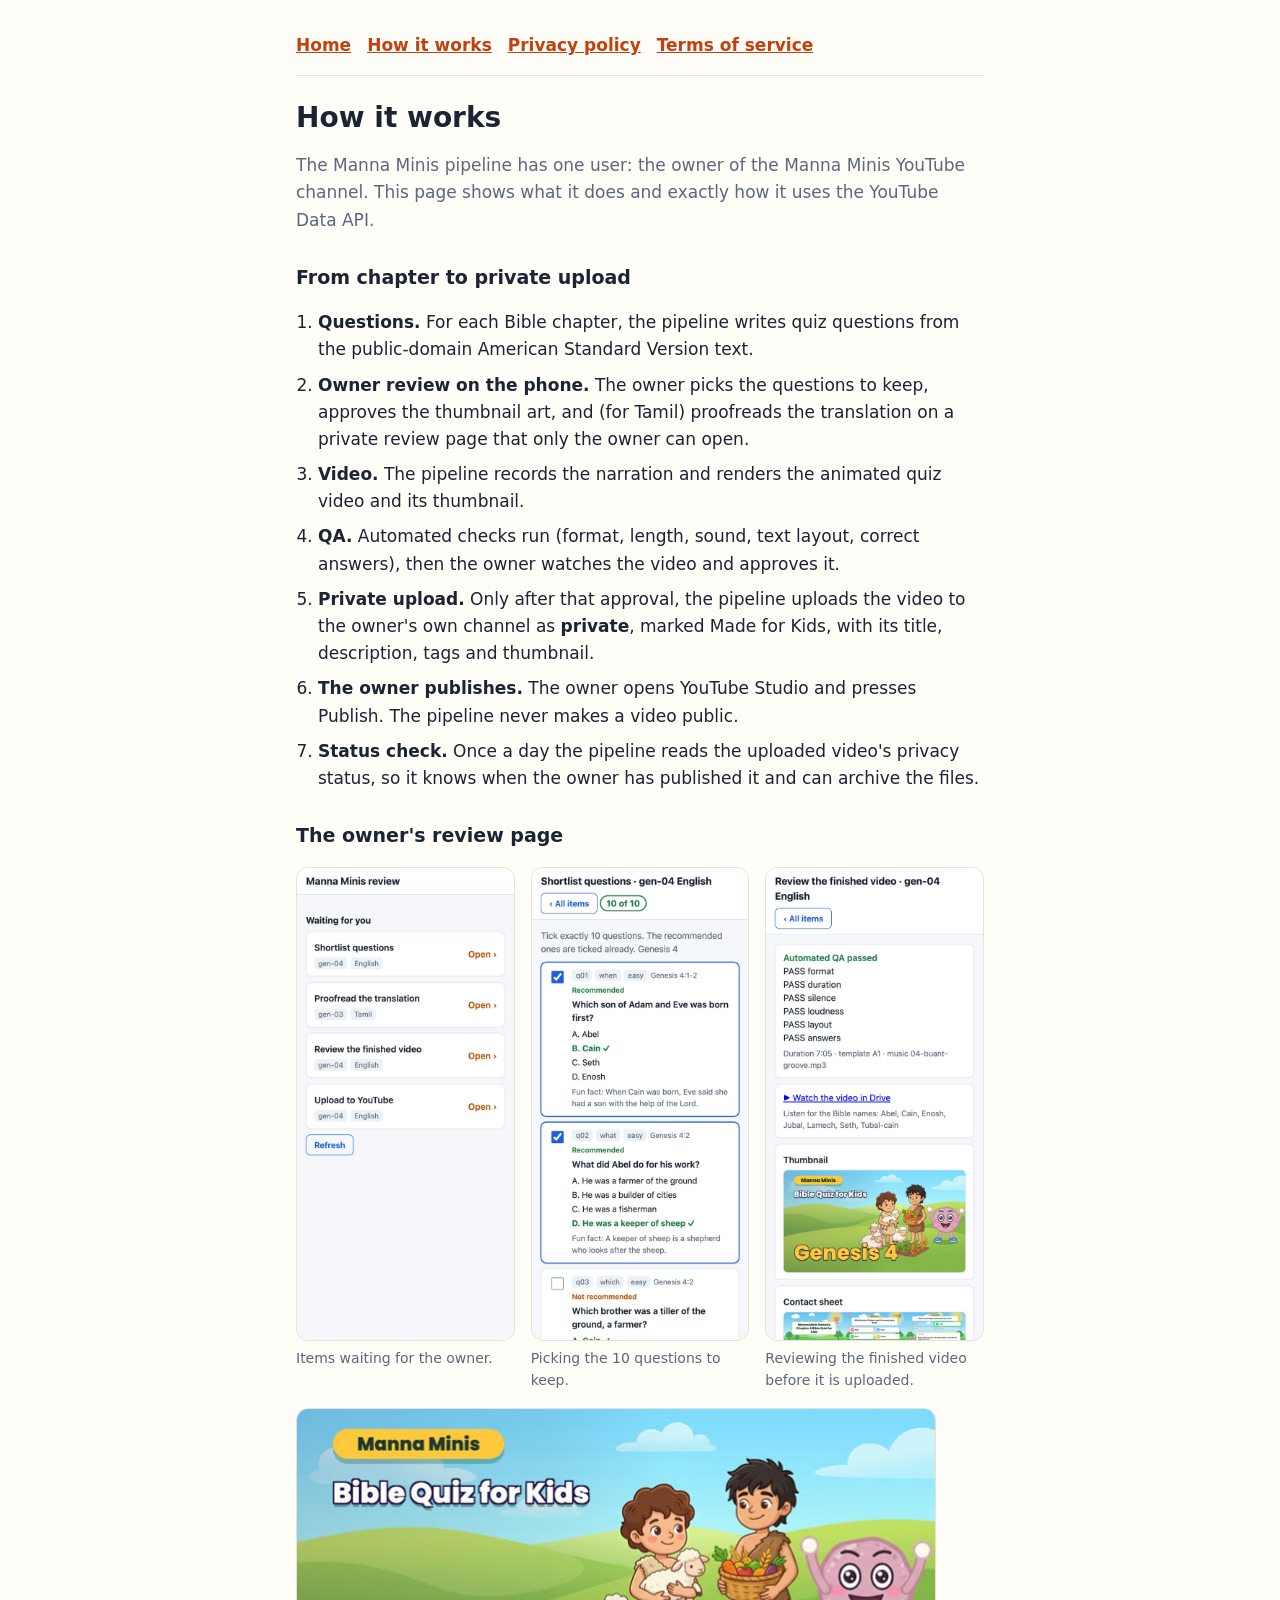
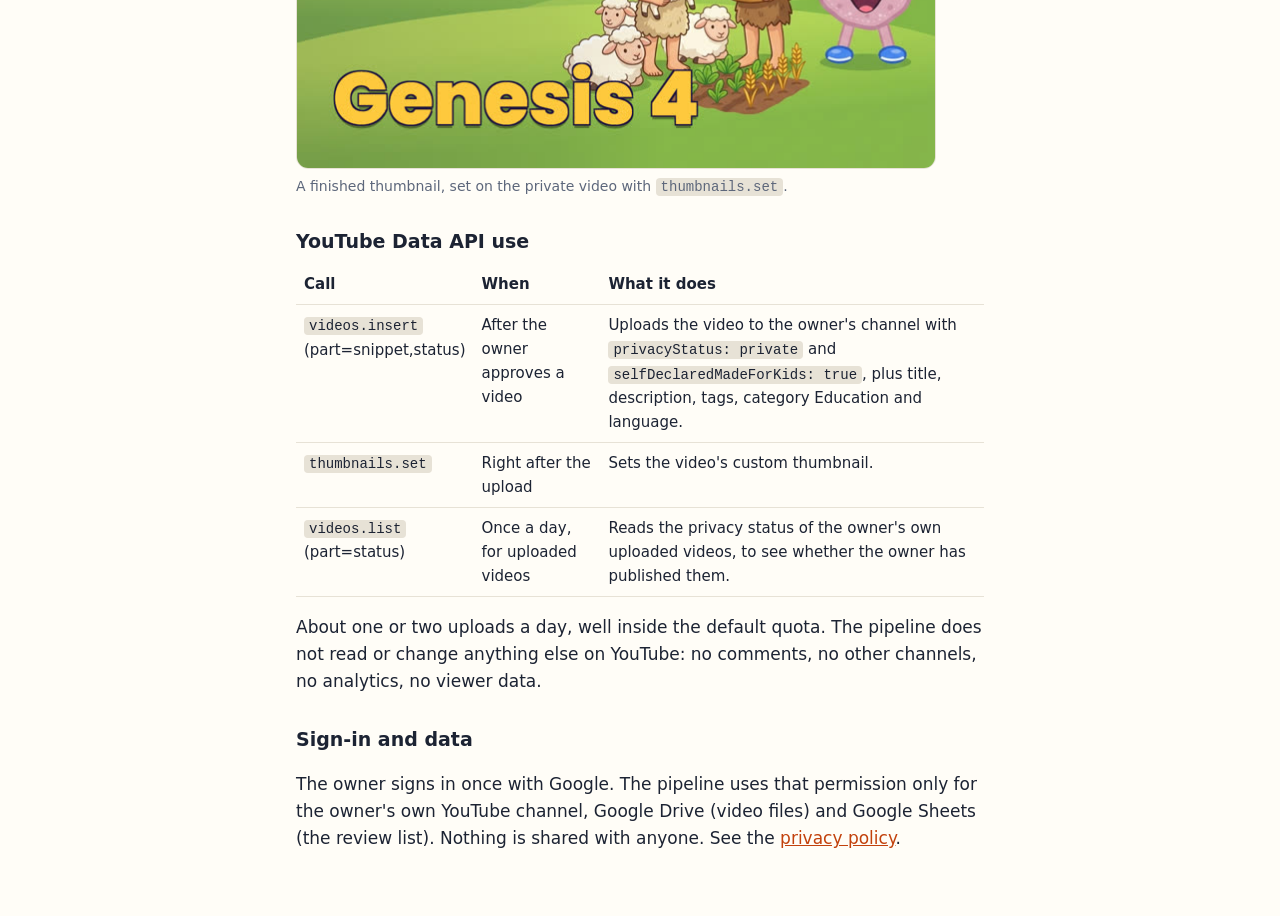
==== how-it-works.html @ 9e9d67fa "Add How it works page with screenshots and YouTube API use Co-Authored-By: Claude Opus 5.5 <noreply@" ====
<!doctype html>
<html lang="en"><head><meta charset="utf-8"><meta name="viewport" content="width=device-width,initial-scale=1"><title>How it works · Manna Minis pipeline</title><link rel="stylesheet" href="style.css"></head><body><main>
<nav><a href="./">Home</a><a href="how-it-works.html">How it works</a><a href="privacy.html">Privacy policy</a><a href="terms.html">Terms of service</a></nav>
<h1>How it works</h1>
<p class="muted">The Manna Minis pipeline has one user: the owner of the Manna Minis YouTube channel. This page shows what it does and exactly how it uses the YouTube Data API.</p>

<h2>From chapter to private upload</h2>
<ol class="steps">
<li><strong>Questions.</strong> For each Bible chapter, the pipeline writes quiz questions from the public-domain American Standard Version text.</li>
<li><strong>Owner review on the phone.</strong> The owner picks the questions to keep, approves the thumbnail art, and (for Tamil) proofreads the translation on a private review page that only the owner can open.</li>
<li><strong>Video.</strong> The pipeline records the narration and renders the animated quiz video and its thumbnail.</li>
<li><strong>QA.</strong> Automated checks run (format, length, sound, text layout, correct answers), then the owner watches the video and approves it.</li>
<li><strong>Private upload.</strong> Only after that approval, the pipeline uploads the video to the owner's own channel as <strong>private</strong>, marked Made for Kids, with its title, description, tags and thumbnail.</li>
<li><strong>The owner publishes.</strong> The owner opens YouTube Studio and presses Publish. The pipeline never makes a video public.</li>
<li><strong>Status check.</strong> Once a day the pipeline reads the uploaded video's privacy status, so it knows when the owner has published it and can archive the files.</li>
</ol>

<h2>The owner's review page</h2>
<div class="shots">
<figure><img src="img/review-list.jpg" alt="Review page listing items waiting for the owner: shortlist, proofreading, finished video review, upload" loading="lazy"><figcaption>Items waiting for the owner.</figcaption></figure>
<figure><img src="img/review-shortlist.jpg" alt="Shortlist screen with quiz questions, options and tick boxes" loading="lazy"><figcaption>Picking the 10 questions to keep.</figcaption></figure>
<figure><img src="img/review-qa.jpg" alt="Video review screen with automated checks passed, a link to watch the video and the thumbnail" loading="lazy"><figcaption>Reviewing the finished video before it is uploaded.</figcaption></figure>
</div>
<figure class="wide"><img src="img/thumbnail-gen-04.jpg" alt="Thumbnail: Genesis 4, Bible Quiz for Kids, with cartoon Cain and Abel and the pink Manna Minis mascot" loading="lazy"><figcaption>A finished thumbnail, set on the private video with <code>thumbnails.set</code>.</figcaption></figure>

<h2>YouTube Data API use</h2>
<table>
<tr><th>Call</th><th>When</th><th>What it does</th></tr>
<tr><td><code>videos.insert</code><br>(part=snippet,status)</td><td>After the owner approves a video</td><td>Uploads the video to the owner's channel with <code>privacyStatus: private</code> and <code>selfDeclaredMadeForKids: true</code>, plus title, description, tags, category Education and language.</td></tr>
<tr><td><code>thumbnails.set</code></td><td>Right after the upload</td><td>Sets the video's custom thumbnail.</td></tr>
<tr><td><code>videos.list</code><br>(part=status)</td><td>Once a day, for uploaded videos</td><td>Reads the privacy status of the owner's own uploaded videos, to see whether the owner has published them.</td></tr>
</table>
<p>About one or two uploads a day, well inside the default quota. The pipeline does not read or change anything else on YouTube: no comments, no other channels, no analytics, no viewer data.</p>

<h2>Sign-in and data</h2>
<p>The owner signs in once with Google. The pipeline uses that permission only for the owner's own YouTube channel, Google Drive (video files) and Google Sheets (the review list). Nothing is shared with anyone. See the <a href="privacy.html">privacy policy</a>.</p>
</main></body></html>
---- style.css ----
:root{--bg:#fffdf7;--fg:#1c2333;--muted:#5d677b;--acc:#c2410c;--line:#e7e2d6}
@media (prefers-color-scheme:dark){:root{--bg:#121722;--fg:#e8edf5;--muted:#9aa7bb;--acc:#fb923c;--line:#283246}}
*{box-sizing:border-box}
body{margin:0;background:var(--bg);color:var(--fg);font:17px/1.6 system-ui,-apple-system,Segoe UI,sans-serif}
main{max-width:720px;margin:0 auto;padding:32px 16px 48px}
h1{font-size:28px;line-height:1.25;margin:0 0 8px}
h2{font-size:19px;margin:28px 0 6px}
p,li{color:var(--fg)}
.muted{color:var(--muted)}
a{color:var(--acc)}
nav{display:flex;gap:16px;flex-wrap:wrap;padding-bottom:16px;margin-bottom:24px;border-bottom:1px solid var(--line);font-weight:600}
ol.steps{padding-left:22px}
ol.steps li{margin-bottom:8px}
.shots{display:grid;grid-template-columns:repeat(auto-fit,minmax(200px,1fr));gap:16px;margin:16px 0}
figure{margin:0}
figure img{width:100%;height:auto;border:1px solid var(--line);border-radius:12px;display:block}
figcaption{font-size:14px;color:var(--muted);margin-top:6px}
.wide img{max-width:640px}
table{border-collapse:collapse;width:100%;font-size:15px;margin:8px 0}
th,td{text-align:left;padding:8px;border-bottom:1px solid var(--line);vertical-align:top}
code{font-size:14px;background:var(--line);padding:1px 5px;border-radius:4px;overflow-wrap:anywhere}
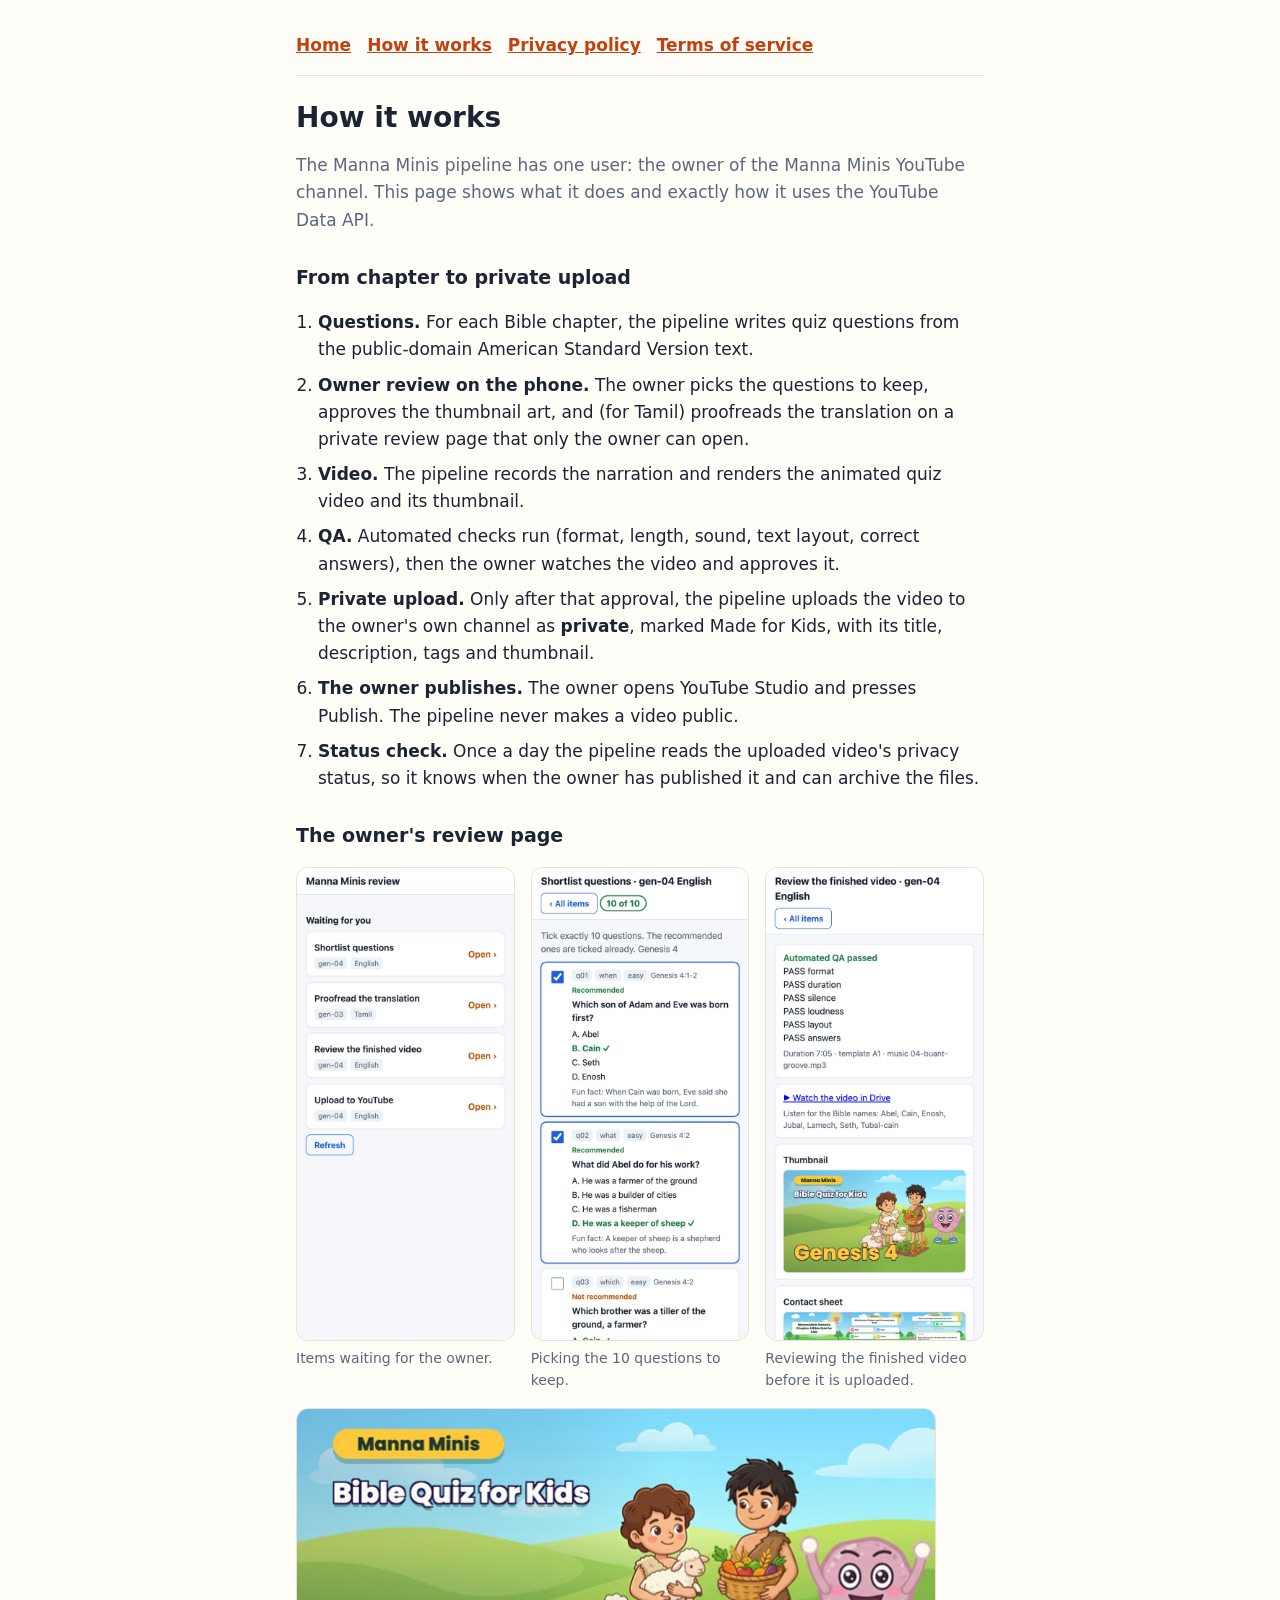
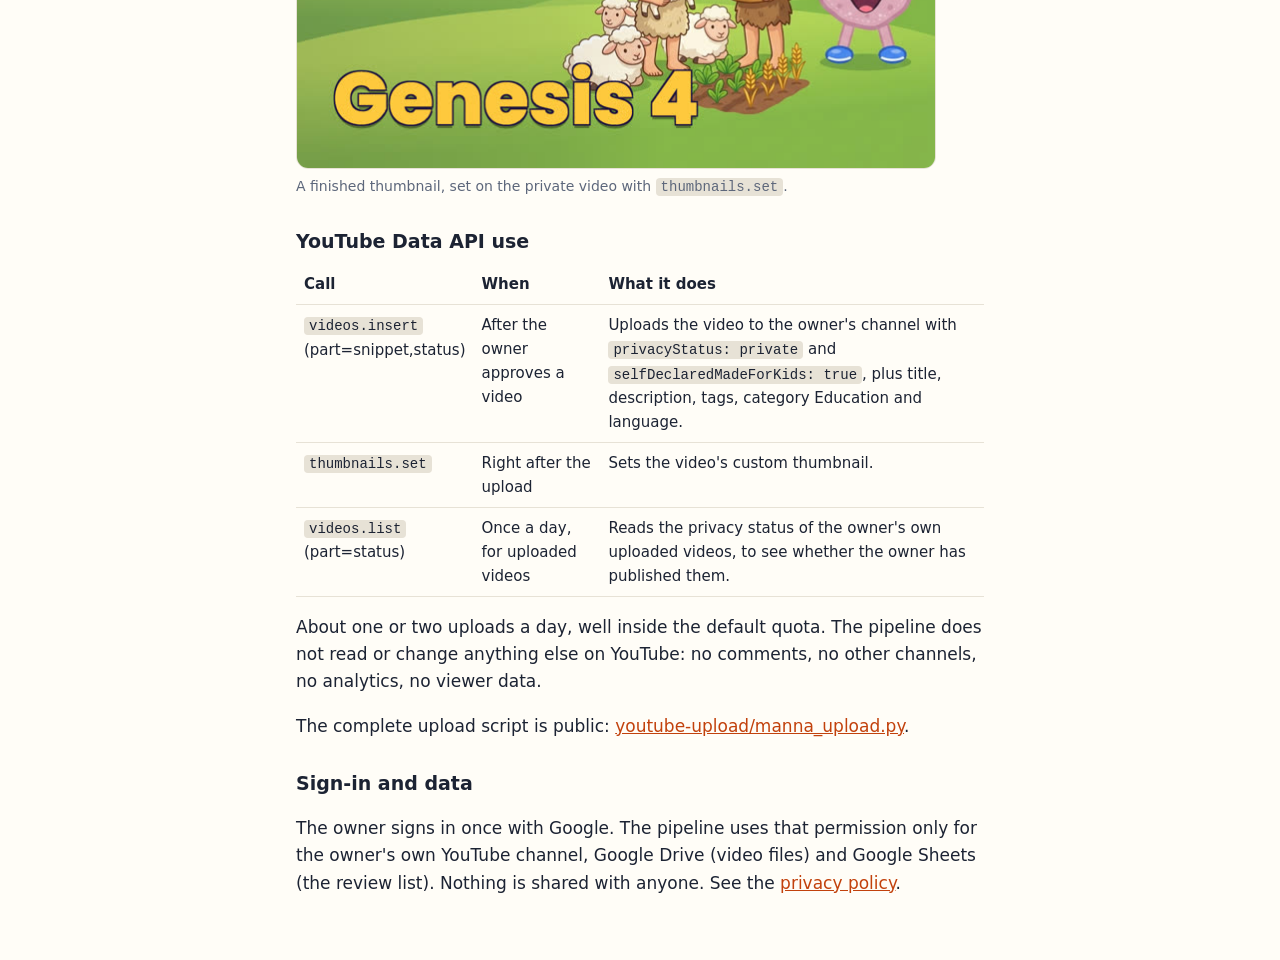
==== commit abe7b2c8: "Add the complete YouTube upload script Co-Authored-By: Claude Opus 5.5 <noreply@anthropic.com>" ====
--- a/how-it-works.html
+++ b/how-it-works.html
@@ -32,6 +32,8 @@
 </table>
 <p>About one or two uploads a day, well inside the default quota. The pipeline does not read or change anything else on YouTube: no comments, no other channels, no analytics, no viewer data.</p>
 
+<p>The complete upload script is public: <a href="https://github.com/lemuelsinghr/manna-minis-site/tree/main/youtube-upload">youtube-upload/manna_upload.py</a>.</p>
+
 <h2>Sign-in and data</h2>
 <p>The owner signs in once with Google. The pipeline uses that permission only for the owner's own YouTube channel, Google Drive (video files) and Google Sheets (the review list). Nothing is shared with anyone. See the <a href="privacy.html">privacy policy</a>.</p>
 </main></body></html>
